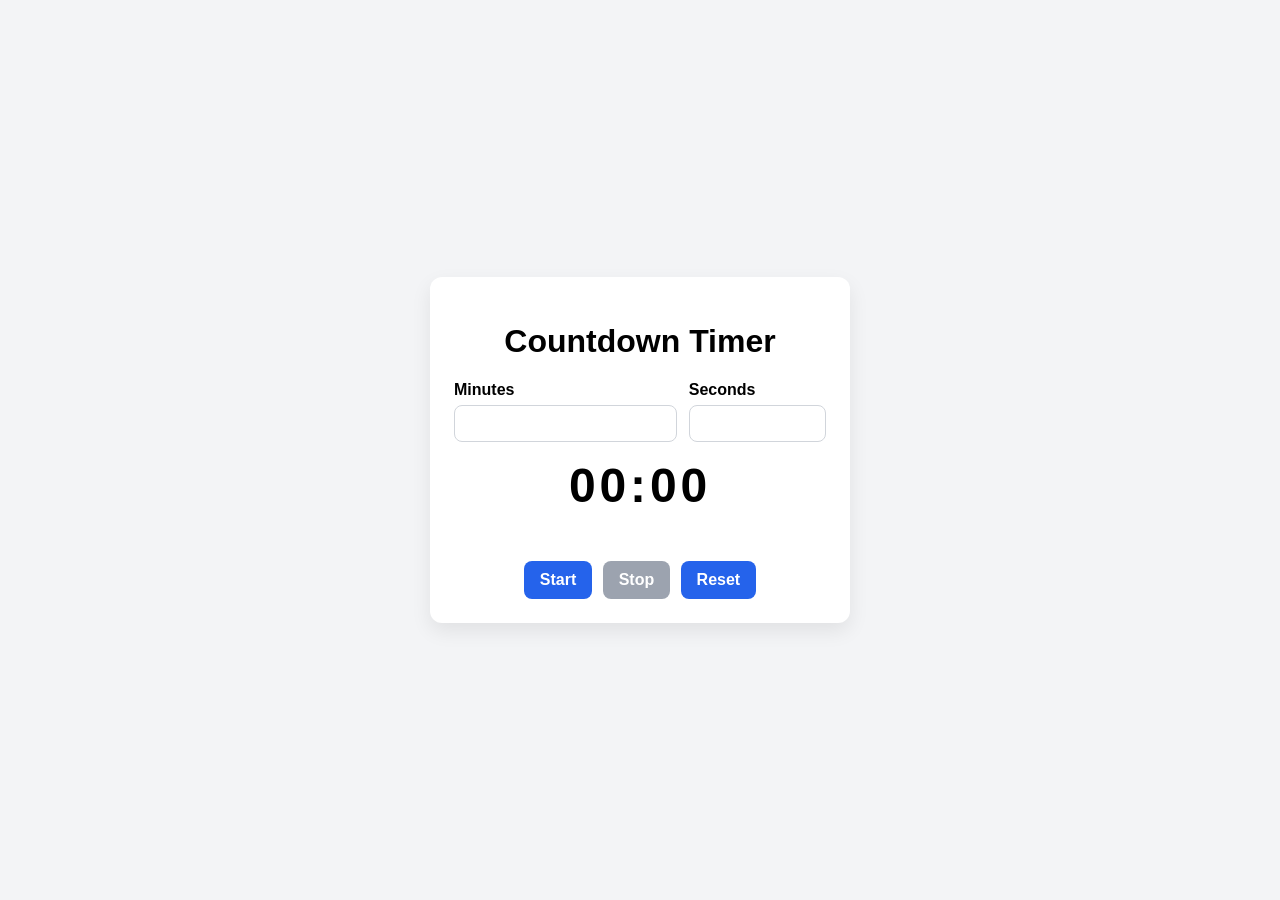
==== countdown-timer/index.html @ 9ee9d52d "Add state-based countdown timer web app" ====
<!DOCTYPE html>
<html lang="en">
  <head>
    <meta charset="UTF-8" />
    <meta name="viewport" content="width=device-width, initial-scale=1.0" />
    <title>Countdown Timer</title>
    <link rel="stylesheet" href="style.css" />
  </head>
  <body>
    <main class="timer-app">
      <h1>Countdown Timer</h1>

      <section class="inputs" aria-label="Timer input">
        <label>
          Minutes
          <input id="minutes" type="number" min="0" step="1" inputmode="numeric" />
        </label>
        <label>
          Seconds
          <input id="seconds" type="number" min="0" max="59" step="1" inputmode="numeric" />
        </label>
      </section>

      <p id="display" class="display" aria-live="polite">00:00</p>
      <p id="message" class="message" aria-live="polite"></p>

      <section class="buttons" aria-label="Timer controls">
        <button id="start-btn" type="button">Start</button>
        <button id="stop-btn" type="button">Stop</button>
        <button id="reset-btn" type="button">Reset</button>
      </section>
    </main>

    <script src="script.js"></script>
  </body>
</html>
---- countdown-timer/style.css ----
:root {
  color-scheme: light;
  font-family: Arial, Helvetica, sans-serif;
}

* {
  box-sizing: border-box;
}

body {
  margin: 0;
  min-height: 100vh;
  display: grid;
  place-items: center;
  background: #f3f4f6;
}

.timer-app {
  width: min(90vw, 420px);
  padding: 1.5rem;
  border-radius: 12px;
  background: #ffffff;
  box-shadow: 0 8px 20px rgba(0, 0, 0, 0.08);
  text-align: center;
}

.inputs {
  display: grid;
  grid-template-columns: 1fr 1fr;
  gap: 0.75rem;
  margin-bottom: 1rem;
  text-align: left;
}

label {
  display: grid;
  gap: 0.35rem;
  font-weight: 600;
}

input {
  padding: 0.55rem 0.65rem;
  border: 1px solid #d1d5db;
  border-radius: 8px;
  font-size: 1rem;
}

.display {
  margin: 0.5rem 0;
  font-size: 3rem;
  font-weight: 700;
  letter-spacing: 0.08em;
}

.message {
  min-height: 1.5rem;
  margin: 0.5rem 0 1rem;
  color: #b91c1c;
  font-weight: 600;
}

.buttons {
  display: flex;
  justify-content: center;
  gap: 0.65rem;
}

button {
  padding: 0.6rem 1rem;
  border: none;
  border-radius: 8px;
  background: #2563eb;
  color: #ffffff;
  font-size: 1rem;
  font-weight: 600;
  cursor: pointer;
}

button:disabled {
  background: #9ca3af;
  cursor: not-allowed;
}
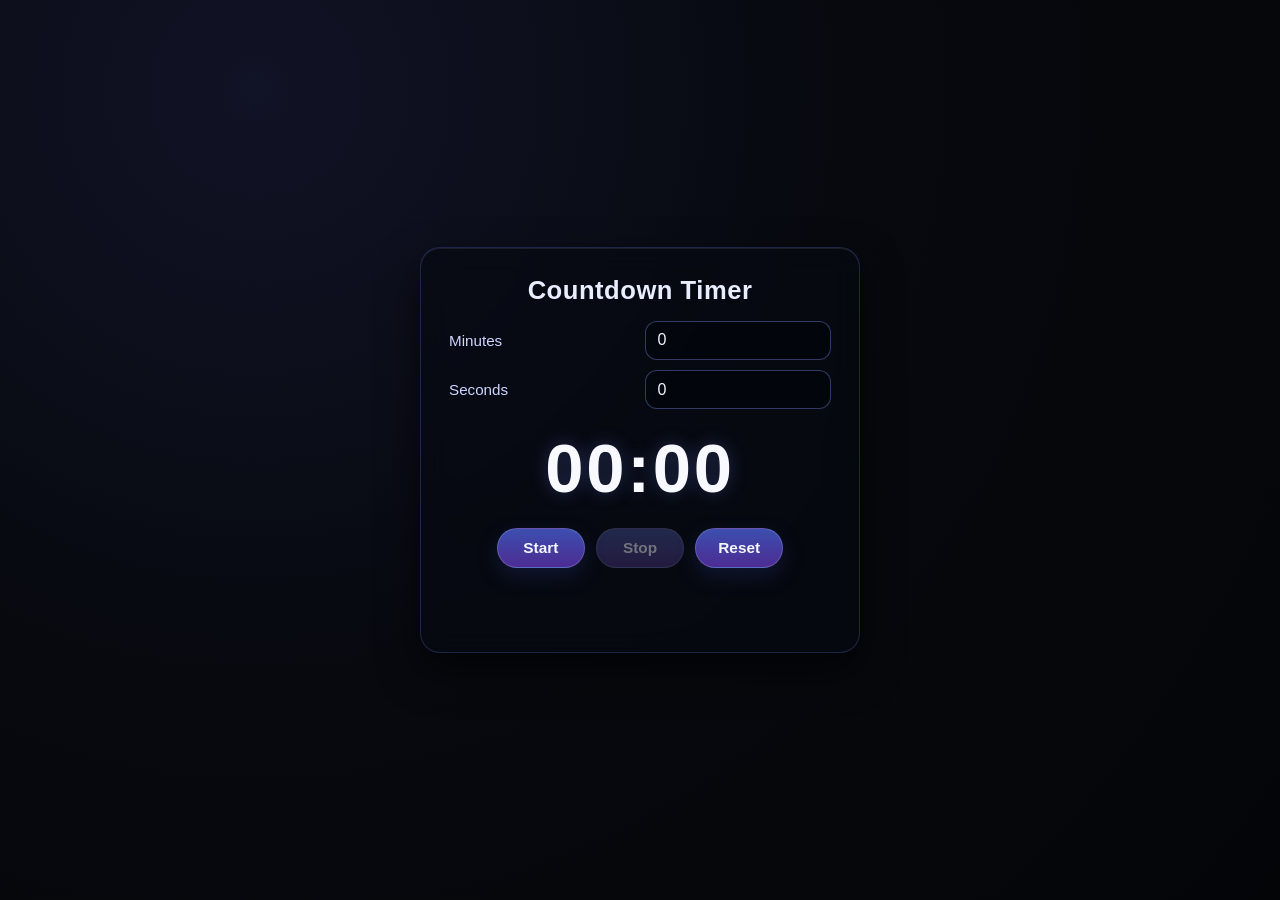
==== commit 5caa8c60: "Refine dark space theme and reset-to-zero behavior" ====
--- a/countdown-timer/index.html
+++ b/countdown-timer/index.html
@@ -10,25 +10,23 @@
     <main class="timer-app">
       <h1>Countdown Timer</h1>
 
-      <section class="inputs" aria-label="Timer input">
-        <label>
-          Minutes
-          <input id="minutes" type="number" min="0" step="1" inputmode="numeric" />
-        </label>
-        <label>
-          Seconds
-          <input id="seconds" type="number" min="0" max="59" step="1" inputmode="numeric" />
-        </label>
+      <section class="inputs" aria-label="Timer inputs">
+        <label for="minutes">Minutes</label>
+        <input id="minutes" type="number" min="0" step="1" inputmode="numeric" />
+
+        <label for="seconds">Seconds</label>
+        <input id="seconds" type="number" min="0" max="59" step="1" inputmode="numeric" />
       </section>
 
       <p id="display" class="display" aria-live="polite">00:00</p>
+
+      <section class="controls" aria-label="Timer controls">
+        <button id="start" type="button">Start</button>
+        <button id="stop" type="button">Stop</button>
+        <button id="reset" type="button">Reset</button>
+      </section>
+
       <p id="message" class="message" aria-live="polite"></p>
-
-      <section class="buttons" aria-label="Timer controls">
-        <button id="start-btn" type="button">Start</button>
-        <button id="stop-btn" type="button">Stop</button>
-        <button id="reset-btn" type="button">Reset</button>
-      </section>
     </main>
 
     <script src="script.js"></script>
--- a/countdown-timer/style.css
+++ b/countdown-timer/style.css
@@ -1,6 +1,6 @@
 :root {
-  color-scheme: light;
-  font-family: Arial, Helvetica, sans-serif;
+  color-scheme: dark;
+  font-family: -apple-system, BlinkMacSystemFont, "Segoe UI", Arial, sans-serif;
 }
 
 * {
@@ -12,71 +12,130 @@
   min-height: 100vh;
   display: grid;
   place-items: center;
-  background: #f3f4f6;
+  background: radial-gradient(circle at 20% 10%, #111326 0%, #07090f 45%, #040507 100%);
+  color: #eef2ff;
 }
 
 .timer-app {
-  width: min(90vw, 420px);
-  padding: 1.5rem;
-  border-radius: 12px;
-  background: #ffffff;
-  box-shadow: 0 8px 20px rgba(0, 0, 0, 0.08);
+  width: min(92vw, 440px);
+  padding: 1.75rem;
+  border-radius: 20px;
+  background: rgba(7, 10, 18, 0.64);
+  border: 1px solid rgba(119, 139, 255, 0.22);
+  box-shadow: 0 18px 40px rgba(0, 0, 0, 0.62), inset 0 1px 0 rgba(255, 255, 255, 0.08);
+  backdrop-filter: blur(14px);
+  -webkit-backdrop-filter: blur(14px);
   text-align: center;
+}
+
+h1 {
+  margin: 0 0 1rem;
+  font-size: clamp(1.35rem, 2.2vw, 1.6rem);
+  letter-spacing: 0.02em;
+  color: #e8edff;
 }
 
 .inputs {
   display: grid;
-  grid-template-columns: 1fr 1fr;
-  gap: 0.75rem;
-  margin-bottom: 1rem;
-  text-align: left;
+  grid-template-columns: repeat(2, minmax(0, 1fr));
+  gap: 0.65rem;
+  align-items: center;
+  margin-bottom: 1.25rem;
 }
 
 label {
-  display: grid;
-  gap: 0.35rem;
-  font-weight: 600;
+  text-align: left;
+  color: #cdd6ff;
+  font-size: 0.95rem;
 }
 
 input {
-  padding: 0.55rem 0.65rem;
-  border: 1px solid #d1d5db;
-  border-radius: 8px;
+  padding: 0.6rem 0.7rem;
   font-size: 1rem;
+  border-radius: 12px;
+  border: 1px solid rgba(120, 140, 230, 0.4);
+  background: rgba(3, 6, 14, 0.75);
+  color: #eef2ff;
+  outline: none;
+  transition: border-color 180ms ease, box-shadow 180ms ease, background-color 180ms ease;
+}
+
+input:focus {
+  border-color: rgba(151, 166, 255, 0.85);
+  box-shadow: 0 0 0 3px rgba(110, 130, 235, 0.28);
+}
+
+input:disabled {
+  opacity: 0.65;
 }
 
 .display {
-  margin: 0.5rem 0;
-  font-size: 3rem;
+  font-size: clamp(3rem, 12vw, 4.3rem);
   font-weight: 700;
-  letter-spacing: 0.08em;
+  font-variant-numeric: tabular-nums;
+  letter-spacing: 0.04em;
+  margin: 0.2rem 0 1.25rem;
+  color: #f7f9ff;
+  text-shadow: 0 0 18px rgba(117, 137, 255, 0.28);
+}
+
+.controls {
+  display: flex;
+  justify-content: center;
+  gap: 0.7rem;
+  flex-wrap: wrap;
+}
+
+button {
+  border: 1px solid rgba(170, 183, 245, 0.28);
+  border-radius: 999px;
+  padding: 0.62rem 1.15rem;
+  min-width: 88px;
+  font-size: 0.96rem;
+  font-weight: 600;
+  cursor: pointer;
+  color: #f4f7ff;
+  background: linear-gradient(180deg, rgba(73, 95, 212, 0.82), rgba(88, 50, 166, 0.88));
+  box-shadow: 0 8px 20px rgba(29, 39, 90, 0.45);
+  transition: transform 120ms ease, box-shadow 160ms ease, filter 160ms ease, opacity 160ms ease;
+}
+
+button:hover:enabled {
+  transform: translateY(-1px);
+  box-shadow: 0 10px 22px rgba(34, 45, 104, 0.5);
+  filter: brightness(1.05);
+}
+
+button:active:enabled {
+  transform: translateY(0);
+  filter: brightness(0.95);
+}
+
+button:disabled {
+  cursor: not-allowed;
+  opacity: 0.45;
+  filter: saturate(0.7);
+  box-shadow: none;
 }
 
 .message {
   min-height: 1.5rem;
-  margin: 0.5rem 0 1rem;
-  color: #b91c1c;
+  margin-top: 1rem;
+  color: #ffb4c0;
   font-weight: 600;
 }
 
-.buttons {
-  display: flex;
-  justify-content: center;
-  gap: 0.65rem;
+@media (max-width: 420px) {
+  .timer-app {
+    padding: 1.25rem;
+  }
+
+  .controls {
+    gap: 0.55rem;
+  }
+
+  button {
+    flex: 1 1 30%;
+    min-width: 76px;
+  }
 }
-
-button {
-  padding: 0.6rem 1rem;
-  border: none;
-  border-radius: 8px;
-  background: #2563eb;
-  color: #ffffff;
-  font-size: 1rem;
-  font-weight: 600;
-  cursor: pointer;
-}
-
-button:disabled {
-  background: #9ca3af;
-  cursor: not-allowed;
-}
